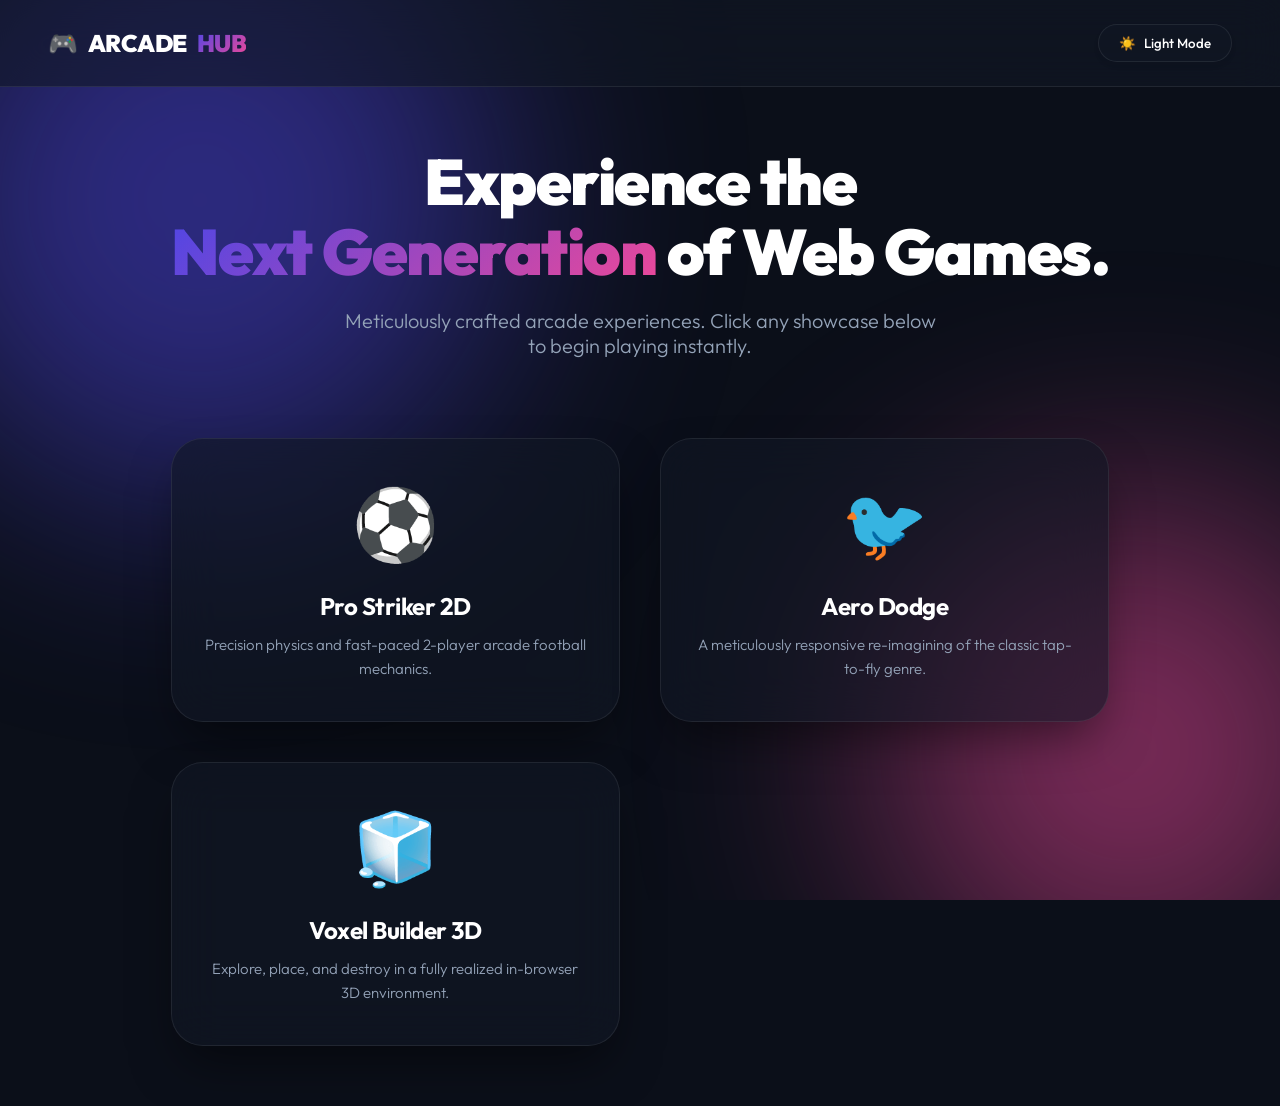
==== index.html @ 6c2230a8 "Add files via upload" ====
<!DOCTYPE html>
<html lang="en" data-theme="dark">
<head>
    <meta charset="UTF-8">
    <meta name="viewport" content="width=device-width, initial-scale=1.0">
    <title>Arcade Hub | Premium Gaming</title>
    <link rel="stylesheet" href="css/main.css">
    <!-- Premium Modern Fonts -->
    <link href="https://fonts.googleapis.com/css2?family=Outfit:wght@300;500;700;900&display=swap" rel="stylesheet">
</head>
<body>
    <!-- Background Ambient Gradients -->
    <div class="ambient-bg">
        <div class="orb orb-1"></div>
        <div class="orb orb-2"></div>
    </div>

    <!-- Main Dashboard -->
    <div id="homePage" class="page active">
        <header class="header">
            <div class="logo">
                <span class="logo-icon">🎮</span> ARCADE<span class="highlight">HUB</span>
            </div>
            <button id="themeToggle" class="theme-toggle">
                <span class="theme-icon">☀️</span> <span class="theme-text">Light Mode</span>
            </button>
        </header>

        <main class="main-container">
            <div class="hero-section">
                <h1 class="hero-title">Experience the <br><span class="gradient-text">Next Generation</span> of Web Games.</h1>
                <p class="hero-subtitle">Meticulously crafted arcade experiences. Click any showcase below to begin playing instantly.</p>
            </div>
            
            <div class="game-grid" id="gameGrid">
                <!-- Games injected here by JS -->
            </div>
        </main>
    </div>

    <!-- Game Player Overlay -->
    <div id="gamePage" class="page hidden">
        <div class="game-nav">
            <button class="back-home" id="backHomeBtn">
                <span class="arrow">←</span> Return to Showcase
            </button>
            <h2 class="game-title" id="gameTitleDisplay">Game Title</h2>
            <div style="width: 150px;"></div> <!-- Spacer for perfect centering -->
        </div>
        <div class="game-container">
            <iframe id="gameFrame" src="" allow="autoplay; keyboard; pointer-lock"></iframe>
        </div>
    </div>

    <script src="js/main.js"></script>
</body>
</html>
---- css/main.css ----
/* --- THEME VARIABLES --- */
:root[data-theme="dark"] {
    --bg-base: #0b0f19;
    --bg-glass: rgba(18, 24, 38, 0.6);
    --text-main: #ffffff;
    --text-muted: #94a3b8;
    --border-color: rgba(255, 255, 255, 0.08);
    --orb-1: #4f46e5;
    --orb-2: #ec4899;
    --shadow-card: 0 25px 50px -12px rgba(0, 0, 0, 0.5);
    --hover-glow: rgba(99, 102, 241, 0.4);
}

:root[data-theme="light"] {
    --bg-base: #f8fafc;
    --bg-glass: rgba(255, 255, 255, 0.7);
    --text-main: #0f172a;
    --text-muted: #64748b;
    --border-color: rgba(0, 0, 0, 0.06);
    --orb-1: #818cf8;
    --orb-2: #f472b6;
    --shadow-card: 0 20px 40px -10px rgba(0, 0, 0, 0.08);
    --hover-glow: rgba(99, 102, 241, 0.15);
}

* {
    margin: 0;
    padding: 0;
    box-sizing: border-box;
    font-family: 'Outfit', sans-serif;
    transition: background-color 0.4s ease, color 0.4s ease, border-color 0.4s ease;
}

body {
    background-color: var(--bg-base);
    color: var(--text-main);
    overflow-x: hidden;
    min-height: 100vh;
}

/* --- AMBIENT BACKGROUND --- */
.ambient-bg {
    position: fixed;
    top: 0; left: 0; width: 100vw; height: 100vh;
    overflow: hidden;
    z-index: -1;
}

.orb {
    position: absolute;
    border-radius: 50%;
    filter: blur(120px);
    opacity: 0.5;
    animation: float 20s infinite alternate ease-in-out;
}

.orb-1 {
    width: 600px; height: 600px;
    background: var(--orb-1);
    top: -100px; left: -100px;
}

.orb-2 {
    width: 500px; height: 500px;
    background: var(--orb-2);
    bottom: -100px; right: -100px;
    animation-delay: -10s;
}

@keyframes float {
    0% { transform: translate(0, 0) scale(1); }
    100% { transform: translate(100px, 150px) scale(1.2); }
}

/* --- PAGE LOGIC --- */
.page { display: none; min-height: 100vh; width: 100%; }
.page.active { display: flex; flex-direction: column; }
.page.hidden { display: none !important; }

/* --- HEADER --- */
.header {
    display: flex;
    justify-content: space-between;
    align-items: center;
    padding: 24px 48px;
    background: var(--bg-glass);
    backdrop-filter: blur(20px);
    -webkit-backdrop-filter: blur(20px);
    border-bottom: 1px solid var(--border-color);
    position: sticky;
    top: 0;
    z-index: 100;
}

.logo {
    font-size: 24px;
    font-weight: 900;
    letter-spacing: -0.5px;
    display: flex;
    align-items: center;
    gap: 10px;
}

.highlight {
    background: linear-gradient(135deg, var(--orb-1), var(--orb-2));
    background-clip: text;
    -webkit-background-clip: text;
    -webkit-text-fill-color: transparent;
}

.theme-toggle {
    background: var(--bg-glass);
    border: 1px solid var(--border-color);
    color: var(--text-main);
    padding: 10px 20px;
    border-radius: 50px;
    cursor: pointer;
    font-weight: 500;
    display: flex;
    align-items: center;
    gap: 8px;
    box-shadow: 0 4px 6px rgba(0,0,0,0.05);
}

.theme-toggle:hover {
    transform: translateY(-2px);
    border-color: var(--text-muted);
}

/* --- HERO SECTION --- */
.main-container {
    max-width: 1300px;
    margin: 0 auto;
    padding: 60px 24px;
    flex: 1;
}

.hero-section {
    text-align: center;
    margin-bottom: 80px;
}

.hero-title {
    font-size: 4rem;
    font-weight: 900;
    line-height: 1.1;
    margin-bottom: 20px;
    letter-spacing: -1.5px;
}

.gradient-text {
    background: linear-gradient(135deg, var(--orb-1), var(--orb-2));
    background-clip: text;
    -webkit-background-clip: text;
    -webkit-text-fill-color: transparent;
}

.hero-subtitle {
    font-size: 1.25rem;
    color: var(--text-muted);
    font-weight: 300;
    max-width: 600px;
    margin: 0 auto;
}

/* --- GAME SHOWCASE GRID --- */
.game-grid {
    display: grid;
    grid-template-columns: repeat(auto-fit, minmax(320px, 1fr));
    gap: 40px;
}

.game-card {
    background: var(--bg-glass);
    backdrop-filter: blur(24px);
    -webkit-backdrop-filter: blur(24px);
    border: 1px solid var(--border-color);
    border-radius: 32px;
    padding: 40px 30px;
    text-align: center;
    cursor: pointer;
    box-shadow: var(--shadow-card);
    transition: transform 0.4s cubic-bezier(0.175, 0.885, 0.32, 1.275), box-shadow 0.4s ease;
}

.game-card:hover {
    transform: translateY(-12px);
    box-shadow: 0 30px 60px var(--hover-glow);
    border-color: rgba(255, 255, 255, 0.2);
}

.icon-emoji {
    font-size: 70px;
    display: inline-block;
    margin-bottom: 24px;
    transition: transform 0.3s ease;
}

.game-card:hover .icon-emoji {
    transform: scale(1.1) rotate(5deg);
}

.name {
    font-size: 24px;
    font-weight: 700;
    margin-bottom: 12px;
    letter-spacing: -0.5px;
}

.desc {
    font-size: 15px;
    color: var(--text-muted);
    line-height: 1.6;
    font-weight: 300;
}

/* --- FULLSCREEN PLAYER --- */
#gamePage { height: 100vh; overflow: hidden; background: var(--bg-base); }

.game-nav {
    display: flex;
    justify-content: space-between;
    align-items: center;
    padding: 16px 32px;
    background: var(--bg-glass);
    backdrop-filter: blur(20px);
    border-bottom: 1px solid var(--border-color);
}

.back-home {
    background: transparent;
    border: none;
    color: var(--text-muted);
    font-size: 16px;
    font-weight: 500;
    cursor: pointer;
    display: flex;
    align-items: center;
    gap: 8px;
}

.back-home:hover { color: var(--text-main); }
.back-home .arrow { font-size: 20px; }

.game-title {
    font-size: 20px;
    font-weight: 700;
    letter-spacing: -0.5px;
}

.game-container {
    flex: 1;
    width: 100%;
    position: relative;
    background: #000;
}

#gameFrame {
    display: block; width: 100%; height: 100%; border: none;
    position: absolute; top: 0; left: 0;
}
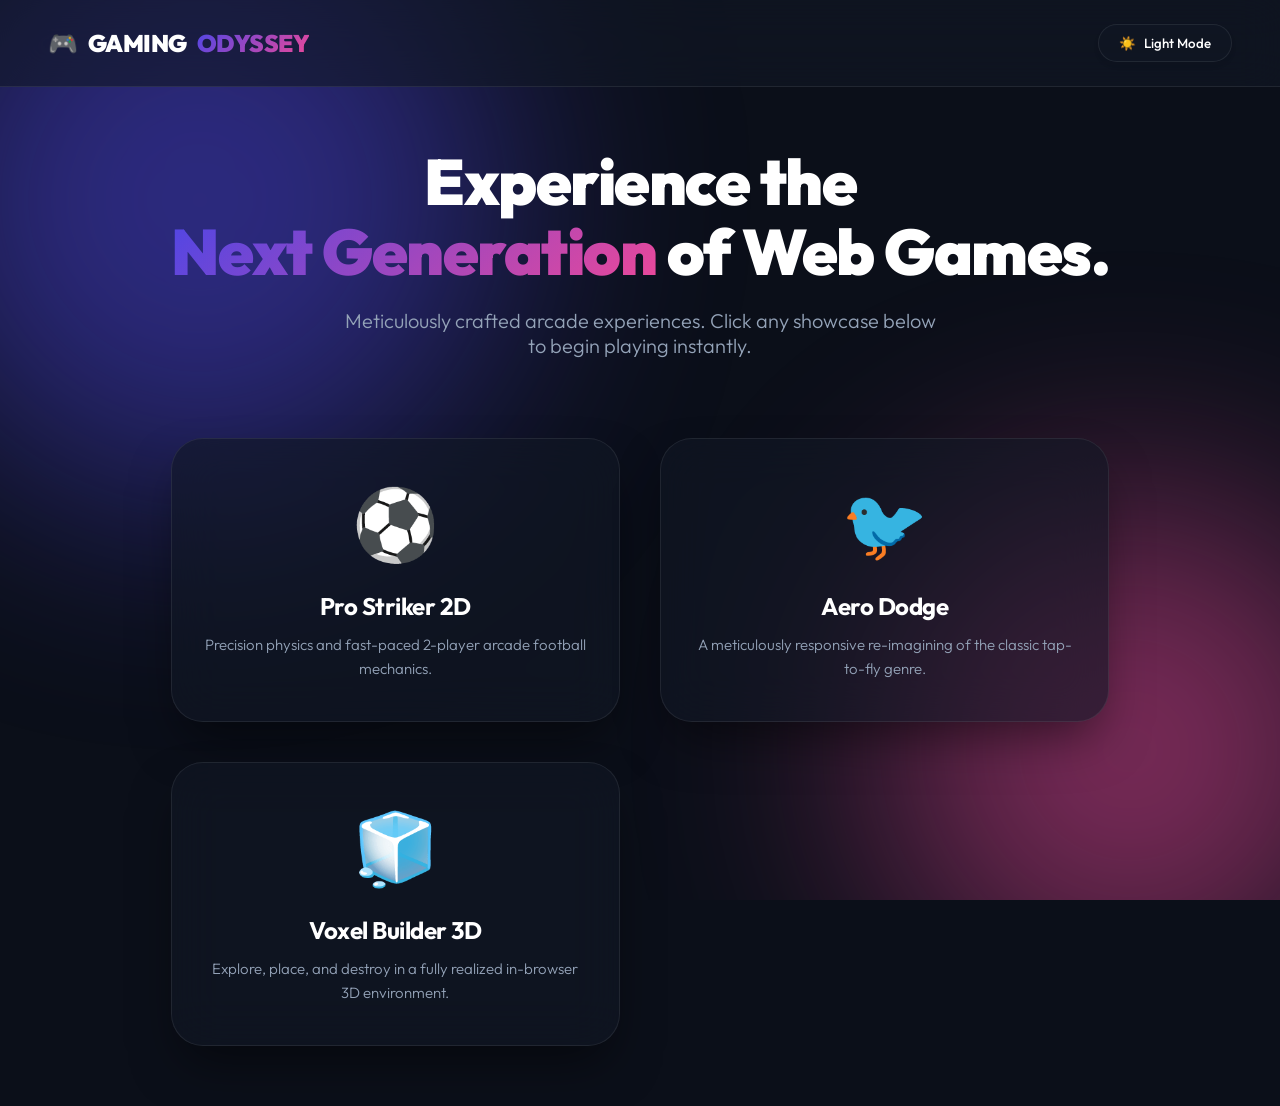
==== commit 8adc94b8: "Name change to Gaming Odyssey" ====
--- a/index.html
+++ b/index.html
@@ -3,7 +3,7 @@
 <head>
     <meta charset="UTF-8">
     <meta name="viewport" content="width=device-width, initial-scale=1.0">
-    <title>Arcade Hub | Premium Gaming</title>
+    <title>Gaming Odyssey | Premium Gaming</title>
     <link rel="stylesheet" href="css/main.css">
     <!-- Premium Modern Fonts -->
     <link href="https://fonts.googleapis.com/css2?family=Outfit:wght@300;500;700;900&display=swap" rel="stylesheet">
@@ -19,7 +19,7 @@
     <div id="homePage" class="page active">
         <header class="header">
             <div class="logo">
-                <span class="logo-icon">🎮</span> ARCADE<span class="highlight">HUB</span>
+                <span class="logo-icon">🎮</span> GAMING<span class="highlight">ODYSSEY</span>
             </div>
             <button id="themeToggle" class="theme-toggle">
                 <span class="theme-icon">☀️</span> <span class="theme-text">Light Mode</span>
@@ -54,4 +54,4 @@
 
     <script src="js/main.js"></script>
 </body>
-</html>+</html>
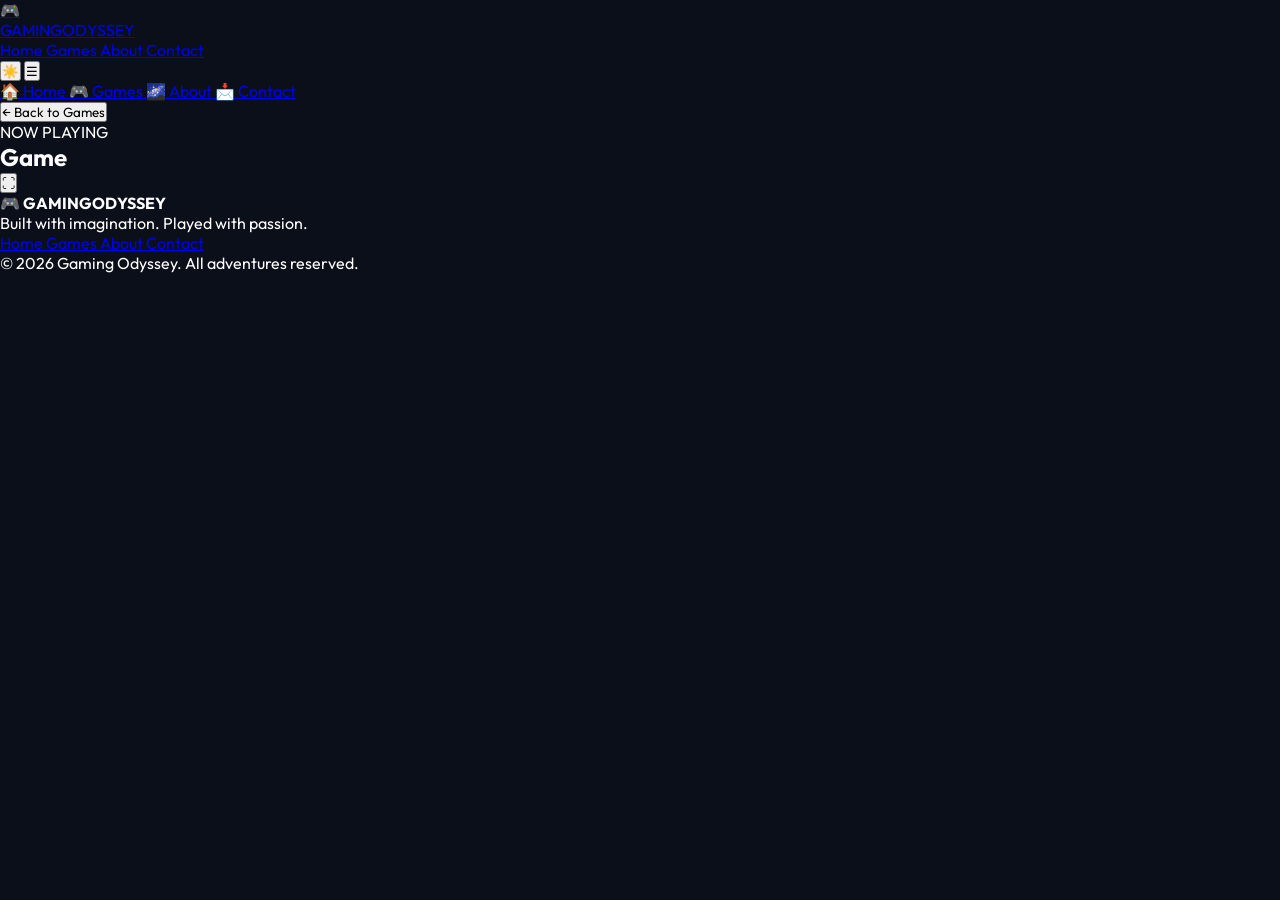
==== commit 4e76a205: "Update index.html" ====
--- a/index.html
+++ b/index.html
@@ -1,57 +1,887 @@
 <!DOCTYPE html>
 <html lang="en" data-theme="dark">
+
 <head>
+
     <meta charset="UTF-8">
-    <meta name="viewport" content="width=device-width, initial-scale=1.0">
-    <title>Gaming Odyssey | Premium Gaming</title>
-    <link rel="stylesheet" href="css/main.css">
-    <!-- Premium Modern Fonts -->
-    <link href="https://fonts.googleapis.com/css2?family=Outfit:wght@300;500;700;900&display=swap" rel="stylesheet">
+
+    <meta
+        name="viewport"
+        content="width=device-width, initial-scale=1.0"
+    >
+
+    <meta
+        name="description"
+        content="Gaming Odyssey — a collection of handcrafted web games built for players who love to explore."
+    >
+
+    <meta
+        name="theme-color"
+        content="#080b14"
+    >
+
+    <title>Gaming Odyssey | Enter the Game</title>
+
+    <!-- FAVICON -->
+    <link
+        rel="icon"
+        type="image/svg+xml"
+        href="assets/favicon.svg"
+    >
+
+    <!-- FONT -->
+    <link
+        rel="preconnect"
+        href="https://fonts.googleapis.com"
+    >
+
+    <link
+        rel="preconnect"
+        href="https://fonts.gstatic.com"
+        crossorigin
+    >
+
+    <link
+        href="https://fonts.googleapis.com/css2?family=Outfit:wght@300;400;500;600;700;800;900&display=swap"
+        rel="stylesheet"
+    >
+
+    <!-- CSS -->
+    <link
+        rel="stylesheet"
+        href="css/main.css"
+    >
+
 </head>
+
+
 <body>
-    <!-- Background Ambient Gradients -->
-    <div class="ambient-bg">
-        <div class="orb orb-1"></div>
-        <div class="orb orb-2"></div>
-    </div>
-
-    <!-- Main Dashboard -->
-    <div id="homePage" class="page active">
-        <header class="header">
-            <div class="logo">
-                <span class="logo-icon">🎮</span> GAMING<span class="highlight">ODYSSEY</span>
-            </div>
-            <button id="themeToggle" class="theme-toggle">
-                <span class="theme-icon">☀️</span> <span class="theme-text">Light Mode</span>
+
+<!-- =====================================================
+     AMBIENT BACKGROUND
+===================================================== -->
+
+<div class="ambient-background">
+
+    <div class="ambient-orb orb-one"></div>
+
+    <div class="ambient-orb orb-two"></div>
+
+    <div class="ambient-orb orb-three"></div>
+
+    <div class="grid-overlay"></div>
+
+</div>
+
+
+<!-- =====================================================
+     NAVIGATION
+===================================================== -->
+
+<header class="site-header">
+
+    <a
+        href="#home"
+        class="brand"
+    >
+
+        <div class="brand-icon">
+            🎮
+        </div>
+
+        <div class="brand-text">
+            GAMING<span>ODYSSEY</span>
+        </div>
+
+    </a>
+
+
+    <nav
+        class="desktop-nav"
+        id="desktopNav"
+    >
+
+        <a
+            href="#home"
+            data-page="home"
+        >
+            Home
+        </a>
+
+        <a
+            href="#games"
+            data-page="games"
+        >
+            Games
+        </a>
+
+        <a
+            href="#about"
+            data-page="about"
+        >
+            About
+        </a>
+
+        <a
+            href="#contact"
+            data-page="contact"
+        >
+            Contact
+        </a>
+
+    </nav>
+
+
+    <div class="header-actions">
+
+        <button
+            class="theme-button"
+            id="themeToggle"
+            aria-label="Toggle theme"
+        >
+
+            <span id="themeIcon">
+                ☀️
+            </span>
+
+        </button>
+
+
+        <button
+            class="mobile-menu-button"
+            id="mobileMenuButton"
+            aria-label="Open menu"
+        >
+
+            ☰
+
+        </button>
+
+    </div>
+
+</header>
+
+
+<!-- =====================================================
+     MOBILE NAVIGATION
+===================================================== -->
+
+<div
+    class="mobile-nav"
+    id="mobileNav"
+>
+
+    <a href="#home">
+        🏠 Home
+    </a>
+
+    <a href="#games">
+        🎮 Games
+    </a>
+
+    <a href="#about">
+        🌌 About
+    </a>
+
+    <a href="#contact">
+        📩 Contact
+    </a>
+
+</div>
+
+
+<!-- =====================================================
+     MAIN APPLICATION
+===================================================== -->
+
+<main id="app">
+
+
+<!-- =====================================================
+     HOME PAGE
+===================================================== -->
+
+<section
+    class="page"
+    id="homePage"
+    data-page-section="home"
+>
+
+    <div class="hero">
+
+        <div class="hero-badge">
+
+            <span class="status-dot"></span>
+
+            THE ODYSSEY IS OPEN
+
+        </div>
+
+
+        <h1 class="hero-title">
+
+            YOUR NEXT
+
+            <span>
+                GAMING ODYSSEY
+            </span>
+
+            STARTS HERE.
+
+        </h1>
+
+
+        <p class="hero-description">
+
+            Welcome to a universe of handcrafted web games,
+            creative experiments and unforgettable digital adventures.
+
+        </p>
+
+
+        <div class="hero-buttons">
+
+            <a
+                href="#games"
+                class="primary-button"
+            >
+
+                <span>
+                    ENTER THE ODYSSEY
+                </span>
+
+                <span>
+                    →
+                </span>
+
+            </a>
+
+
+            <a
+                href="#about"
+                class="secondary-button"
+            >
+
+                Discover Our Story
+
+            </a>
+
+        </div>
+
+
+        <div class="hero-stats">
+
+            <div class="stat">
+
+                <strong id="gameCount">
+                    0
+                </strong>
+
+                <span>
+                    Games
+                </span>
+
+            </div>
+
+
+            <div class="stat-divider"></div>
+
+
+            <div class="stat">
+
+                <strong>
+                    ∞
+                </strong>
+
+                <span>
+                    Adventures
+                </span>
+
+            </div>
+
+
+            <div class="stat-divider"></div>
+
+
+            <div class="stat">
+
+                <strong>
+                    100%
+                </strong>
+
+                <span>
+                    Ours
+                </span>
+
+            </div>
+
+        </div>
+
+    </div>
+
+
+    <!-- FEATURED GAME -->
+
+    <div class="featured-section">
+
+        <div class="section-heading">
+
+            <div>
+
+                <span class="eyebrow">
+                    FEATURED EXPERIENCE
+                </span>
+
+                <h2>
+                    Ready to Play?
+                </h2>
+
+            </div>
+
+
+            <a
+                href="#games"
+                class="text-link"
+            >
+                View All Games →
+            </a>
+
+        </div>
+
+
+        <div
+            class="featured-card"
+            id="featuredGame"
+        >
+
+            <!-- Generated by JS -->
+
+        </div>
+
+    </div>
+
+</section>
+
+
+<!-- =====================================================
+     GAMES PAGE
+===================================================== -->
+
+<section
+    class="page"
+    id="gamesPage"
+    data-page-section="games"
+>
+
+    <div class="page-heading">
+
+        <span class="eyebrow">
+            THE ARCADE
+        </span>
+
+        <h1>
+            Choose Your
+            <span>
+                Adventure.
+            </span>
+        </h1>
+
+        <p>
+            Every game is crafted by us.
+            More worlds are coming soon.
+        </p>
+
+    </div>
+
+
+    <div class="game-controls">
+
+        <div class="search-box">
+
+            <span>
+                🔍
+            </span>
+
+            <input
+                type="text"
+                id="gameSearch"
+                placeholder="Search games..."
+            >
+
+        </div>
+
+
+        <div
+            class="category-filters"
+            id="categoryFilters"
+        >
+
+            <!-- Generated by JS -->
+
+        </div>
+
+    </div>
+
+
+    <div
+        class="game-grid"
+        id="gameGrid"
+    >
+
+        <!-- Games generated by JS -->
+
+    </div>
+
+
+    <div
+        class="no-games"
+        id="noGames"
+    >
+
+        <div>
+            🔭
+        </div>
+
+        <h3>
+            No games found
+        </h3>
+
+        <p>
+            Try another search or category.
+        </p>
+
+    </div>
+
+</section>
+
+
+<!-- =====================================================
+     ABOUT PAGE
+===================================================== -->
+
+<section
+    class="page"
+    id="aboutPage"
+    data-page-section="about"
+>
+
+    <div class="page-heading">
+
+        <span class="eyebrow">
+            OUR STORY
+        </span>
+
+        <h1>
+            Welcome to
+            <span>
+                Gaming Odyssey.
+            </span>
+        </h1>
+
+        <p>
+            We're building our own little universe,
+            one game at a time.
+        </p>
+
+    </div>
+
+
+    <div class="about-grid">
+
+        <div class="about-card large-card">
+
+            <div class="about-icon">
+                🚀
+            </div>
+
+            <h2>
+                Built From Imagination
+            </h2>
+
+            <p>
+
+                Gaming Odyssey is our personal gaming universe.
+
+                Instead of simply playing games,
+                we wanted to build them.
+
+                From arcade football to flying challenges
+                and experimental 3D worlds,
+                every project is another step in our journey.
+
+            </p>
+
+        </div>
+
+
+        <div class="about-card">
+
+            <div class="about-icon">
+                🎮
+            </div>
+
+            <h2>
+                Made By Us
+            </h2>
+
+            <p>
+
+                Every game you find here is part of our own
+                collection of projects.
+
+            </p>
+
+        </div>
+
+
+        <div class="about-card">
+
+            <div class="about-icon">
+                🌍
+            </div>
+
+            <h2>
+                Always Expanding
+            </h2>
+
+            <p>
+
+                This universe isn't finished.
+
+                New games, new ideas and new experiences
+                will continue to appear here.
+
+            </p>
+
+        </div>
+
+    </div>
+
+
+    <div class="vision-banner">
+
+        <span>
+            OUR VISION
+        </span>
+
+        <h2>
+            Play.
+            Create.
+            Explore.
+            Repeat.
+        </h2>
+
+    </div>
+
+</section>
+
+
+<!-- =====================================================
+     CONTACT PAGE
+===================================================== -->
+
+<section
+    class="page"
+    id="contactPage"
+    data-page-section="contact"
+>
+
+    <div class="page-heading">
+
+        <span class="eyebrow">
+            CONNECT
+        </span>
+
+        <h1>
+            Let's Build Something
+            <span>
+                Awesome.
+            </span>
+        </h1>
+
+        <p>
+            Have an idea, suggestion or feedback?
+            We'd love to hear it.
+        </p>
+
+    </div>
+
+
+    <div class="contact-grid">
+
+
+        <div class="contact-info">
+
+            <div class="contact-card">
+
+                <div class="contact-icon">
+                    💡
+                </div>
+
+                <h3>
+                    Suggest a Game
+                </h3>
+
+                <p>
+                    Tell us what kind of game
+                    you want to see next.
+                </p>
+
+            </div>
+
+
+            <div class="contact-card">
+
+                <div class="contact-icon">
+                    💬
+                </div>
+
+                <h3>
+                    Feedback
+                </h3>
+
+                <p>
+                    Found a bug?
+                    Have an idea to improve the experience?
+                </p>
+
+            </div>
+
+
+            <div class="contact-card">
+
+                <div class="contact-icon">
+                    🚀
+                </div>
+
+                <h3>
+                    Collaborate
+                </h3>
+
+                <p>
+                    Want to build something
+                    together?
+                </p>
+
+            </div>
+
+        </div>
+
+
+        <form
+            class="contact-form"
+            id="contactForm"
+        >
+
+            <div class="form-row">
+
+                <div class="form-group">
+
+                    <label>
+                        Your Name
+                    </label>
+
+                    <input
+                        type="text"
+                        required
+                        placeholder="Enter your name"
+                    >
+
+                </div>
+
+
+                <div class="form-group">
+
+                    <label>
+                        Email
+                    </label>
+
+                    <input
+                        type="email"
+                        required
+                        placeholder="you@example.com"
+                    >
+
+                </div>
+
+            </div>
+
+
+            <div class="form-group">
+
+                <label>
+                    Subject
+                </label>
+
+                <input
+                    type="text"
+                    required
+                    placeholder="What's on your mind?"
+                >
+
+            </div>
+
+
+            <div class="form-group">
+
+                <label>
+                    Message
+                </label>
+
+                <textarea
+                    rows="6"
+                    required
+                    placeholder="Tell us everything..."
+                ></textarea>
+
+            </div>
+
+
+            <button
+                type="submit"
+                class="primary-button submit-button"
+            >
+
+                Send Message
+                →
+
             </button>
-        </header>
-
-        <main class="main-container">
-            <div class="hero-section">
-                <h1 class="hero-title">Experience the <br><span class="gradient-text">Next Generation</span> of Web Games.</h1>
-                <p class="hero-subtitle">Meticulously crafted arcade experiences. Click any showcase below to begin playing instantly.</p>
-            </div>
-            
-            <div class="game-grid" id="gameGrid">
-                <!-- Games injected here by JS -->
-            </div>
-        </main>
-    </div>
-
-    <!-- Game Player Overlay -->
-    <div id="gamePage" class="page hidden">
-        <div class="game-nav">
-            <button class="back-home" id="backHomeBtn">
-                <span class="arrow">←</span> Return to Showcase
-            </button>
-            <h2 class="game-title" id="gameTitleDisplay">Game Title</h2>
-            <div style="width: 150px;"></div> <!-- Spacer for perfect centering -->
-        </div>
-        <div class="game-container">
-            <iframe id="gameFrame" src="" allow="autoplay; keyboard; pointer-lock"></iframe>
-        </div>
-    </div>
-
-    <script src="js/main.js"></script>
+
+
+            <p
+                class="form-message"
+                id="formMessage"
+            ></p>
+
+        </form>
+
+    </div>
+
+</section>
+
+
+<!-- =====================================================
+     GAME PLAYER PAGE
+===================================================== -->
+
+<section
+    class="game-player-page"
+    id="gamePlayerPage"
+>
+
+    <div class="game-player-header">
+
+        <button
+            id="backToGames"
+            class="back-button"
+        >
+
+            ←
+            Back to Games
+
+        </button>
+
+
+        <div class="playing-now">
+
+            <span class="live-dot"></span>
+
+            NOW PLAYING
+
+        </div>
+
+
+        <h2 id="gameTitleDisplay">
+            Game
+        </h2>
+
+
+        <button
+            id="fullscreenButton"
+            class="player-action"
+        >
+
+            ⛶
+
+        </button>
+
+    </div>
+
+
+    <div class="game-frame-wrapper">
+
+        <iframe
+            id="gameFrame"
+            src=""
+            allow="autoplay; fullscreen; pointer-lock"
+            title="Game Player"
+        ></iframe>
+
+    </div>
+
+</section>
+
+
+</main>
+
+
+<!-- =====================================================
+     FOOTER
+===================================================== -->
+
+<footer class="site-footer">
+
+    <div class="footer-brand">
+
+        🎮
+
+        <strong>
+            GAMINGODYSSEY
+        </strong>
+
+    </div>
+
+
+    <p>
+        Built with imagination. Played with passion.
+    </p>
+
+
+    <div class="footer-links">
+
+        <a href="#home">
+            Home
+        </a>
+
+        <a href="#games">
+            Games
+        </a>
+
+        <a href="#about">
+            About
+        </a>
+
+        <a href="#contact">
+            Contact
+        </a>
+
+    </div>
+
+
+    <p class="copyright">
+
+        © 2026 Gaming Odyssey.
+        All adventures reserved.
+
+    </p>
+
+</footer>
+
+
+<!-- JAVASCRIPT -->
+
+<script src="js/main.js"></script>
+
 </body>
+
 </html>
